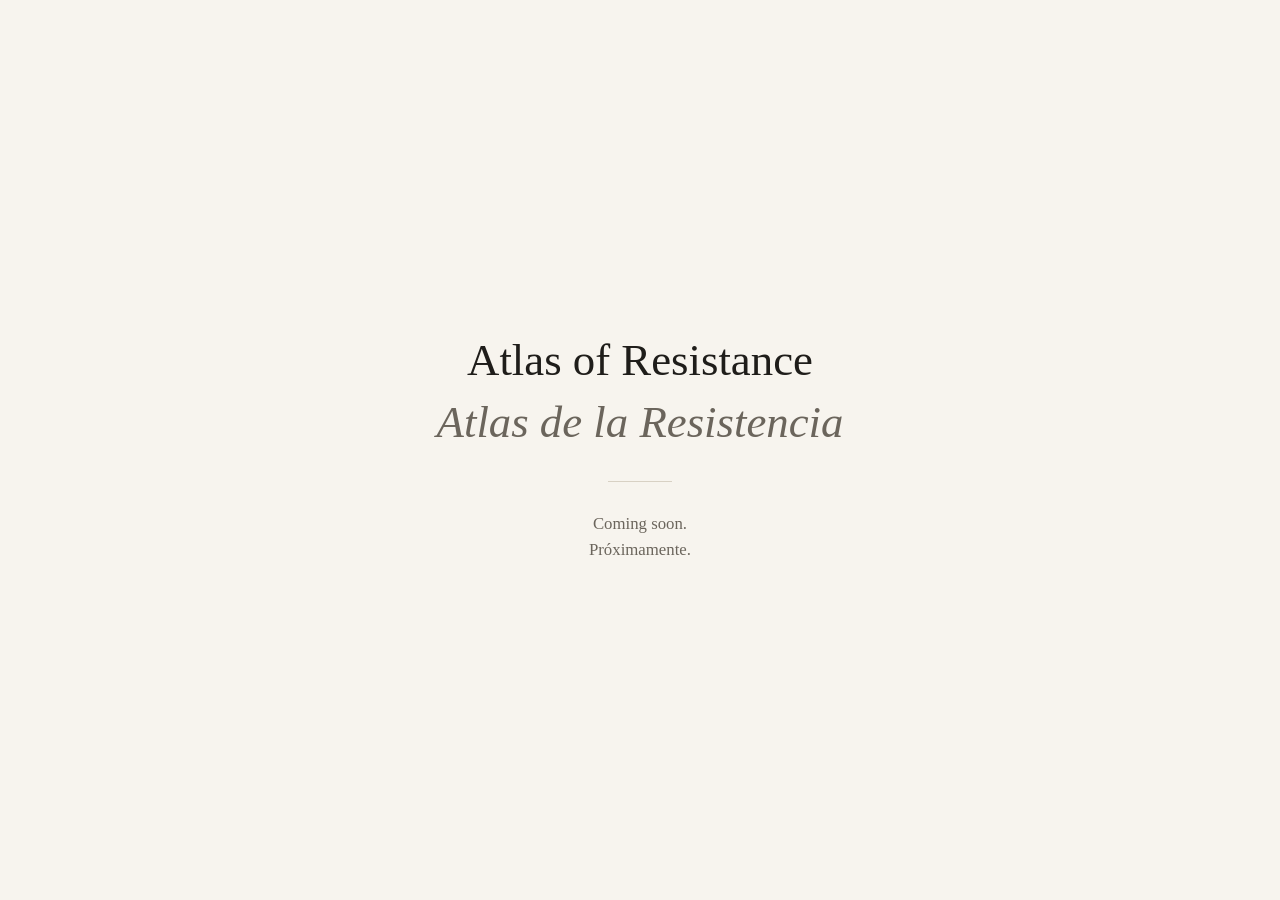
==== index.html @ 6f9bb2f7 "Add files via upload" ====
<!doctype html>
<html lang="en">
<head>
  <meta charset="utf-8">
  <meta name="viewport" content="width=device-width, initial-scale=1">
  <title>Atlas of Resistance · Atlas de la Resistencia</title>
  <meta name="description" content="Atlas of Resistance / Atlas de la Resistencia — coming soon / próximamente.">
  <style>
    :root { --bg: #f7f4ee; --ink: #1f1d1a; --muted: #6b655c; --rule: #d8d1c4; }
    @media (prefers-color-scheme: dark) {
      :root { --bg: #171614; --ink: #f1ede6; --muted: #a39c90; --rule: #3a3631; }
    }
    * { box-sizing: border-box; }
    body {
      margin: 0; min-height: 100vh; display: grid; place-items: center;
      background: var(--bg); color: var(--ink);
      font-family: Georgia, "Times New Roman", serif; padding: 24px;
    }
    main { max-width: 640px; text-align: center; }
    h1 { font-weight: normal; font-size: clamp(1.8rem, 5vw, 2.8rem); margin: 0 0 .25em; line-height: 1.15; }
    h1 + h1 { font-style: italic; color: var(--muted); }
    hr { width: 64px; border: 0; border-top: 1px solid var(--rule); margin: 2rem auto; }
    p { color: var(--muted); font-size: 1.05rem; margin: .35em 0; }
  </style>
</head>
<body>
  <main>
    <h1>Atlas of Resistance</h1>
    <h1 lang="es">Atlas de la Resistencia</h1>
    <hr>
    <p>Coming soon.</p>
    <p lang="es">Próximamente.</p>
  </main>
</body>
</html>
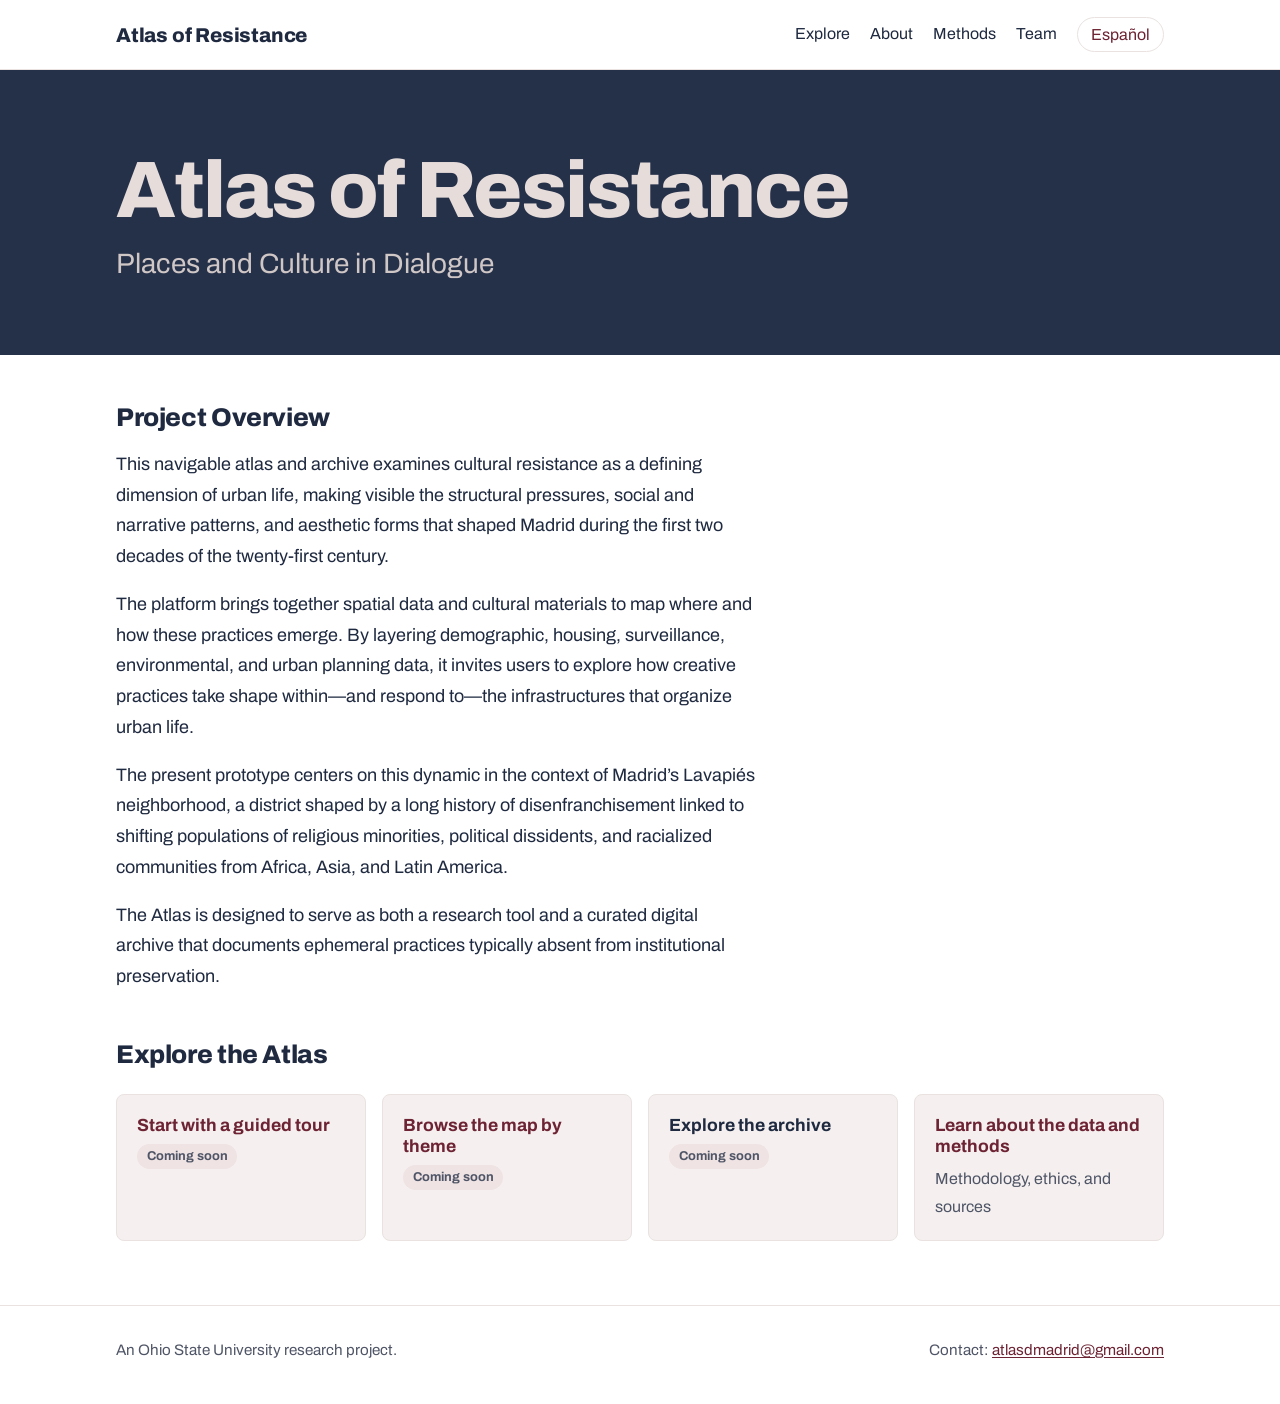
==== commit af94d50c: "Launch first version of site" ====
--- a/index.html
+++ b/index.html
@@ -3,33 +3,59 @@
 <head>
   <meta charset="utf-8">
   <meta name="viewport" content="width=device-width, initial-scale=1">
-  <title>Atlas of Resistance · Atlas de la Resistencia</title>
-  <meta name="description" content="Atlas of Resistance / Atlas de la Resistencia — coming soon / próximamente.">
-  <style>
-    :root { --bg: #f7f4ee; --ink: #1f1d1a; --muted: #6b655c; --rule: #d8d1c4; }
-    @media (prefers-color-scheme: dark) {
-      :root { --bg: #171614; --ink: #f1ede6; --muted: #a39c90; --rule: #3a3631; }
-    }
-    * { box-sizing: border-box; }
-    body {
-      margin: 0; min-height: 100vh; display: grid; place-items: center;
-      background: var(--bg); color: var(--ink);
-      font-family: Georgia, "Times New Roman", serif; padding: 24px;
-    }
-    main { max-width: 640px; text-align: center; }
-    h1 { font-weight: normal; font-size: clamp(1.8rem, 5vw, 2.8rem); margin: 0 0 .25em; line-height: 1.15; }
-    h1 + h1 { font-style: italic; color: var(--muted); }
-    hr { width: 64px; border: 0; border-top: 1px solid var(--rule); margin: 2rem auto; }
-    p { color: var(--muted); font-size: 1.05rem; margin: .35em 0; }
-  </style>
+  <title>Atlas of Resistance</title>
+  <meta name="description" content="An interactive digital platform for exploring cultural resistance and urban change in Madrid.">
+  <link rel="alternate" hreflang="en" href="https://atlasofresistance.com/">
+  <link rel="alternate" hreflang="es" href="https://atlasofresistance.com/es/">
+  <link rel="preconnect" href="https://fonts.googleapis.com">
+  <link rel="preconnect" href="https://fonts.gstatic.com" crossorigin>
+  <link rel="stylesheet" href="https://fonts.googleapis.com/css2?family=Archivo:ital,wght@0,400;0,700;0,800;1,400&display=swap">
+  <link rel="stylesheet" href="/assets/style.css">
 </head>
 <body>
-  <main>
-    <h1>Atlas of Resistance</h1>
-    <h1 lang="es">Atlas de la Resistencia</h1>
-    <hr>
-    <p>Coming soon.</p>
-    <p lang="es">Próximamente.</p>
+  <a class="skip" href="#main">Skip to content</a>
+  <header class="site-header">
+    <div class="wrap">
+      <a class="brand" href="/" aria-label="Atlas of Resistance, home">Atlas of Resistance</a>
+      <nav class="nav" aria-label="Main">
+        <a href="/explore/">Explore</a>
+        <a href="/about/">About</a>
+        <a href="/methods/">Methods</a>
+        <a href="/team/">Team</a>
+        <a class="lang" href="/es/" hreflang="es" lang="es">Español</a>
+      </nav>
+    </div>
+  </header>
+  <main id="main">
+    <div class="wrap">
+
+      <section class="hero">
+        <h1>Atlas of Resistance</h1>
+        <p class="subtitle">Places and Culture in Dialogue</p>
+      </section>
+      <section class="prose" aria-labelledby="overview">
+        <h2 id="overview">Project Overview</h2>
+        <p>This navigable atlas and archive examines cultural resistance as a defining dimension of urban life, making visible the structural pressures, social and narrative patterns, and aesthetic forms that shaped Madrid during the first two decades of the twenty-first century.</p>
+        <p>The platform brings together spatial data and cultural materials to map where and how these practices emerge. By layering demographic, housing, surveillance, environmental, and urban planning data, it invites users to explore how creative practices take shape within—and respond to—the infrastructures that organize urban life.</p>
+        <p>The present prototype centers on this dynamic in the context of Madrid’s Lavapiés neighborhood, a district shaped by a long history of disenfranchisement linked to shifting populations of religious minorities, political dissidents, and racialized communities from Africa, Asia, and Latin America.</p>
+        <p>The Atlas is designed to serve as both a research tool and a curated digital archive that documents ephemeral practices typically absent from institutional preservation.</p>
+      </section>
+      <section aria-labelledby="explore">
+        <h2 id="explore">Explore the Atlas</h2>
+        <ul class="cards">
+          <li><a class="card" href="/explore/#tours"><h3>Start with a guided tour</h3><span class="tag">Coming soon</span></a></li>
+          <li><a class="card" href="/explore/"><h3>Browse the map by theme</h3><span class="tag">Coming soon</span></a></li>
+          <li><div class="card"><h3>Explore the archive</h3><span class="tag">Coming soon</span></div></li>
+          <li><a class="card" href="/methods/"><h3>Learn about the data and methods</h3><p>Methodology, ethics, and sources</p></a></li>
+        </ul>
+      </section>
+    </div>
   </main>
+  <footer class="site-footer">
+    <div class="wrap">
+      <p>An Ohio State University research project.</p>
+      <p>Contact: <a href="mailto:atlasdmadrid@gmail.com">atlasdmadrid@gmail.com</a></p>
+    </div>
+  </footer>
 </body>
 </html>
--- a/assets/style.css
+++ b/assets/style.css
@@ -0,0 +1,137 @@
+/* Atlas of Resistance · Atlas de la Resistencia */
+:root {
+  --bg: #ffffff;
+  --surface: #f5f0ef;     /* faint warm tint for cards */
+  --surface-hover: #eee6e4;
+  --text: #1f2a40;        /* navy */
+  --muted: #4f5566;
+  --line: #e9e2e0;
+  --accent: #6d2333;      /* burgundy: links, card titles */
+  --accent-soft: #efe3e4; /* burgundy tint for tags */
+  --serif: "Archivo", "Helvetica Neue", Arial, sans-serif;         /* body */
+  --display: "Archivo", "Helvetica Neue", Arial, sans-serif;       /* headings and interface */
+  --block: #253049;       /* full-width color block: muted navy */
+  --on-block: #ffffff;
+  --measure: 40rem;
+}
+
+* { box-sizing: border-box; }
+
+html { -webkit-text-size-adjust: 100%; }
+
+body {
+  margin: 0;
+  background: var(--bg);
+  color: var(--text);
+  font-family: var(--serif);
+  font-size: 1.125rem;
+  font-weight: 400;
+  line-height: 1.7;
+}
+
+a { color: var(--accent); text-underline-offset: 0.15em; }
+a:hover { text-decoration-thickness: 2px; }
+a:focus-visible, button:focus-visible { outline: 3px solid var(--accent); outline-offset: 3px; border-radius: 2px; }
+
+.skip { position: absolute; left: -999px; top: 0; background: var(--text); color: #fff; padding: .5rem 1rem; z-index: 10; }
+.skip:focus { left: 1rem; }
+
+.wrap { max-width: 68rem; margin: 0 auto; padding: 0 1.25rem; }
+
+/* Header */
+.site-header { border-bottom: 1px solid var(--line); background: var(--bg); }
+.site-header .wrap {
+  display: flex; flex-wrap: wrap; align-items: center; justify-content: space-between;
+  gap: .75rem 1.5rem; padding-top: 1rem; padding-bottom: 1rem;
+}
+.brand { font-family: var(--display); font-weight: 800; letter-spacing: -0.01em; font-size: 1.25rem; color: var(--text); text-decoration: none; line-height: 1.2; }
+.brand span { display: block; font-family: var(--display); font-weight: 400; font-size: .85rem; color: var(--muted); letter-spacing: .02em; }
+.nav { font-family: var(--display); font-weight: 400; display: flex; flex-wrap: wrap; align-items: center; gap: .25rem 1.25rem; font-size: 1rem; }
+.nav a { color: var(--text); text-decoration: none; padding: .25rem 0; border-bottom: 2px solid transparent; }
+.nav a:hover { border-bottom-color: var(--line); }
+.nav a[aria-current="page"] { border-bottom-color: var(--accent); }
+.nav .lang { color: var(--accent); border: 1px solid var(--line); border-radius: 999px; padding: .2rem .8rem; }
+.nav .lang:hover { border-color: var(--accent); }
+
+/* Main */
+main { padding: 3rem 0 4rem; }
+.prose { max-width: var(--measure); }
+h1, h2, h3 { font-family: var(--display); font-weight: 800; letter-spacing: -0.015em; line-height: 1.2; color: var(--text); }
+h1 { font-size: clamp(2rem, 4.5vw, 2.75rem); margin: 0 0 1rem; letter-spacing: -.01em; }
+h2 { font-size: 1.6rem; margin: 3rem 0 1rem; }
+h3 { font-size: 1.2rem; margin: 2rem 0 .5rem; }
+p { margin: 0 0 1.1rem; }
+.lede { font-size: 1.3rem; color: var(--muted); max-width: var(--measure); margin-bottom: 0; }
+.eyebrow { font-family: var(--display); font-size: .85rem; letter-spacing: .06em; text-transform: uppercase; color: var(--muted); font-weight: 700; margin-bottom: .5rem; }
+
+/* Hero */
+.hero {
+  background: var(--block); color: var(--on-block);
+  border-image: conic-gradient(var(--block) 0 0) fill 0 / / 0 100vmax;  /* full-bleed band */
+  margin: -3rem 0 1rem; padding: 4.5rem 0 4rem;
+}
+.hero h1 { color: var(--on-block); margin: 0; }
+.hero .eyebrow { color: var(--on-block); opacity: .85; }
+
+/* Cards */
+.cards { display: grid; grid-template-columns: repeat(auto-fit, minmax(14rem, 1fr)); gap: 1rem; margin: 1.5rem 0 0; padding: 0; list-style: none; }
+.cards > li { display: flex; }
+.card {
+  flex: 1;
+  background: var(--surface); border: 1px solid var(--line); border-radius: 8px;
+  padding: 1.25rem; display: flex; flex-direction: column; gap: .5rem;
+}
+.card h3 { margin: 0; font-size: 1.1rem; font-weight: 700; letter-spacing: 0; }
+.card p { margin: 0; color: var(--muted); font-size: 1rem; }
+a.card { text-decoration: none; color: inherit; transition: border-color .15s ease; }
+a.card:hover { border-color: var(--accent); background: var(--surface-hover); }
+a.card h3 { color: var(--accent); }
+.tag { font-family: var(--display); align-self: flex-start; font-size: .8rem; font-weight: 700; color: var(--muted); background: var(--accent-soft); border-radius: 999px; padding: .1rem .6rem; }
+
+/* Tours */
+.tours { list-style: none; padding: 0; margin: 1.5rem 0 0; display: grid; gap: 1rem; max-width: 48rem; }
+.tours li { background: var(--surface); border: 1px solid var(--line); border-left: 4px solid var(--accent); border-radius: 6px; padding: 1.1rem 1.25rem; }
+.tours h3 { margin: 0 0 .35rem; }
+.tours p { margin: 0; color: var(--muted); }
+.notice { background: var(--accent-soft); border-radius: 8px; padding: 1rem 1.25rem; max-width: 48rem; }
+.notice p { margin: 0; }
+
+/* Lists */
+ol.steps { padding-left: 1.4rem; }
+ol.steps li { margin-bottom: .4rem; }
+
+/* Team */
+.team-group { margin-top: 2.5rem; }
+.team-group > h2 { margin-top: 0; }
+.people { list-style: none; padding: 0; margin: 0; display: grid; grid-template-columns: repeat(auto-fit, minmax(17rem, 1fr)); gap: 1rem 2rem; }
+.people li { border-top: 1px solid var(--line); padding-top: .75rem; }
+.people strong { display: block; font-family: var(--display); font-weight: 700; }
+.people span { display: block; color: var(--muted); font-size: 1rem; line-height: 1.5; }
+.subhead { font-family: var(--display); font-size: .85rem; letter-spacing: .06em; text-transform: uppercase; color: var(--muted); font-weight: 700; margin: 1.75rem 0 .75rem; }
+
+/* Footer */
+.site-footer { font-family: var(--display); border-top: 1px solid var(--line); padding: 2rem 0 2.5rem; color: var(--muted); font-size: .95rem; }
+.site-footer .wrap { display: flex; flex-wrap: wrap; justify-content: space-between; gap: 1rem; }
+.site-footer p { margin: 0; }
+
+@media (max-width: 40rem) {
+  body { font-size: 1.0625rem; }
+  main { padding: 2rem 0 3rem; }
+  .hero { margin-top: -2rem; padding: 3rem 0 2.75rem; }
+  .lede { font-size: 1.15rem; }
+  h2 { font-size: 1.4rem; margin-top: 2.25rem; }
+}
+
+@media (prefers-reduced-motion: reduce) { * { transition: none !important; } }
+
+/* Homepage title: larger, poster-like */
+.hero { padding: 5rem 0 4.5rem; }
+.hero h1 { font-size: clamp(2.6rem, 7.5vw, 5rem); line-height: 1.02; letter-spacing: -0.025em; max-width: 10.2em; text-wrap: balance; }
+@media (max-width: 40rem) { .hero { padding: 3.25rem 0 3rem; } }
+
+/* Softer, warm off-white title on the dark bar */
+.hero h1 { color: #e6dcda; }
+
+/* Homepage: project name as the title, tagline as the subtitle */
+.hero h1 { max-width: none; }
+.hero .subtitle { margin: .9rem 0 0; font-family: var(--display); font-size: clamp(1.25rem, 2.6vw, 1.75rem); font-weight: 400; line-height: 1.3; color: #cfc6c6; }
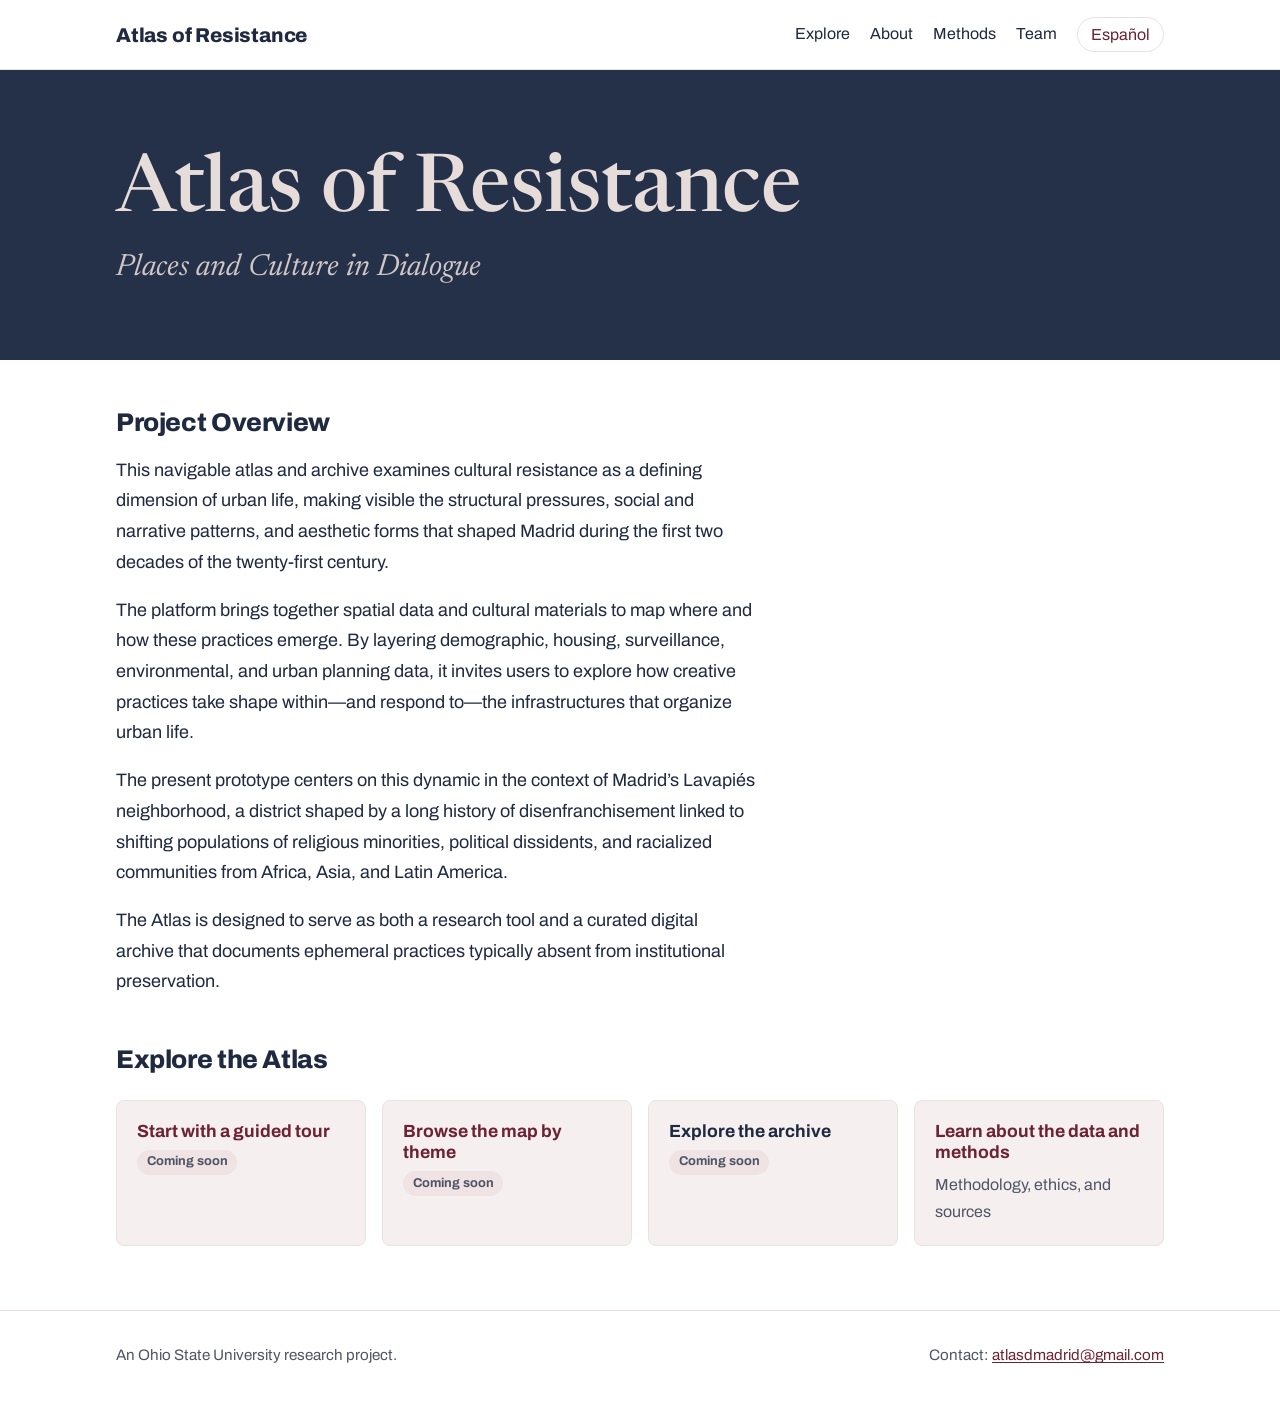
==== commit d49e2051: "Set homepage title in Newsreader serifSet homepage title in Newsreader serif" ====
--- a/index.html
+++ b/index.html
@@ -9,7 +9,7 @@
   <link rel="alternate" hreflang="es" href="https://atlasofresistance.com/es/">
   <link rel="preconnect" href="https://fonts.googleapis.com">
   <link rel="preconnect" href="https://fonts.gstatic.com" crossorigin>
-  <link rel="stylesheet" href="https://fonts.googleapis.com/css2?family=Archivo:ital,wght@0,400;0,700;0,800;1,400&display=swap">
+  <link rel="stylesheet" href="https://fonts.googleapis.com/css2?family=Archivo:ital,wght@0,400;0,700;0,800;1,400&family=Newsreader:ital,wght@0,500;1,400&display=swap">
   <link rel="stylesheet" href="/assets/style.css">
 </head>
 <body>
--- a/assets/style.css
+++ b/assets/style.css
@@ -135,3 +135,7 @@
 /* Homepage: project name as the title, tagline as the subtitle */
 .hero h1 { max-width: none; }
 .hero .subtitle { margin: .9rem 0 0; font-family: var(--display); font-size: clamp(1.25rem, 2.6vw, 1.75rem); font-weight: 400; line-height: 1.3; color: #cfc6c6; }
+
+/* Homepage title in an academic serif (Newsreader), subtitle in its italic */
+.hero h1 { font-family: "Newsreader", Georgia, "Times New Roman", serif; font-weight: 500; letter-spacing: -0.005em; line-height: 1.05; }
+.hero .subtitle { font-family: "Newsreader", Georgia, "Times New Roman", serif; font-style: italic; font-weight: 400; font-size: clamp(1.4rem, 2.8vw, 1.9rem); }
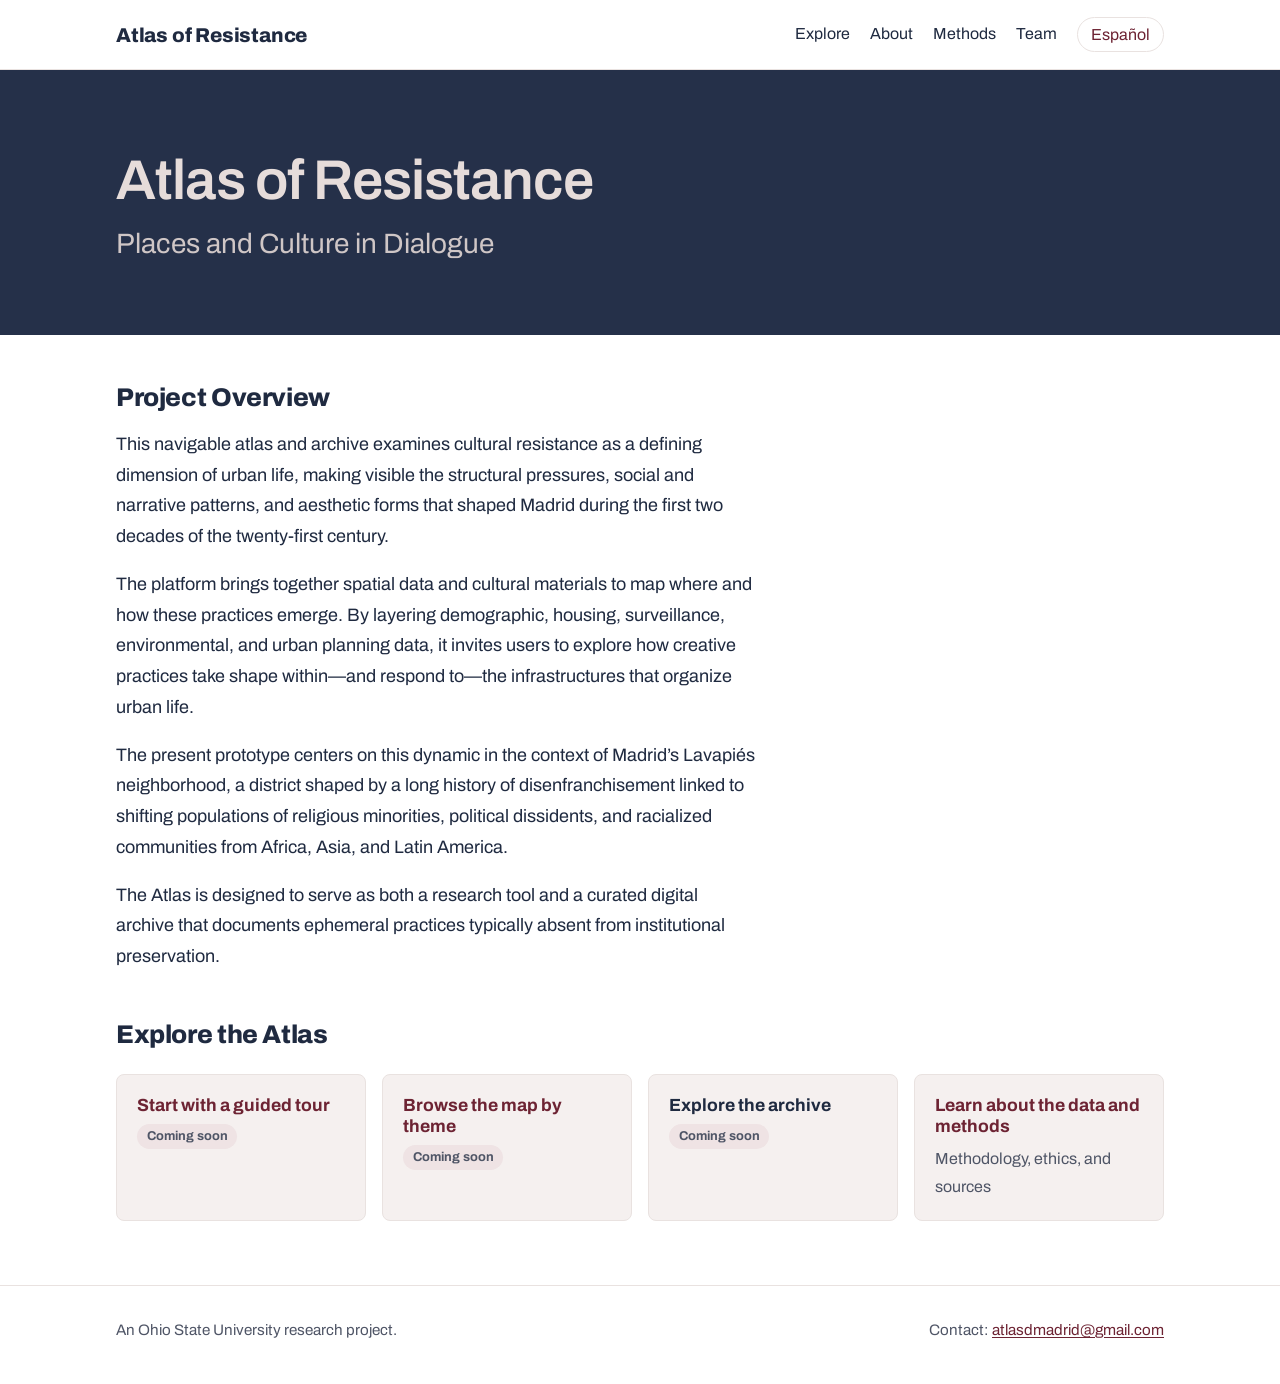
==== commit da949e73: "Return homepage title to Archivo, lighter and smallerReturn homepage title to Archivo, lighter and s" ====
--- a/index.html
+++ b/index.html
@@ -9,7 +9,7 @@
   <link rel="alternate" hreflang="es" href="https://atlasofresistance.com/es/">
   <link rel="preconnect" href="https://fonts.googleapis.com">
   <link rel="preconnect" href="https://fonts.gstatic.com" crossorigin>
-  <link rel="stylesheet" href="https://fonts.googleapis.com/css2?family=Archivo:ital,wght@0,400;0,700;0,800;1,400&family=Newsreader:ital,wght@0,500;1,400&display=swap">
+  <link rel="stylesheet" href="https://fonts.googleapis.com/css2?family=Archivo:ital,wght@0,400;0,600;0,700;0,800;1,400&display=swap">
   <link rel="stylesheet" href="/assets/style.css">
 </head>
 <body>
--- a/assets/style.css
+++ b/assets/style.css
@@ -136,6 +136,5 @@
 .hero h1 { max-width: none; }
 .hero .subtitle { margin: .9rem 0 0; font-family: var(--display); font-size: clamp(1.25rem, 2.6vw, 1.75rem); font-weight: 400; line-height: 1.3; color: #cfc6c6; }
 
-/* Homepage title in an academic serif (Newsreader), subtitle in its italic */
-.hero h1 { font-family: "Newsreader", Georgia, "Times New Roman", serif; font-weight: 500; letter-spacing: -0.005em; line-height: 1.05; }
-.hero .subtitle { font-family: "Newsreader", Georgia, "Times New Roman", serif; font-style: italic; font-weight: 400; font-size: clamp(1.4rem, 2.8vw, 1.9rem); }
+/* Homepage title: Archivo, lighter and smaller */
+.hero h1 { font-weight: 600; font-size: clamp(2.2rem, 5vw, 3.5rem); letter-spacing: -0.015em; line-height: 1.1; }
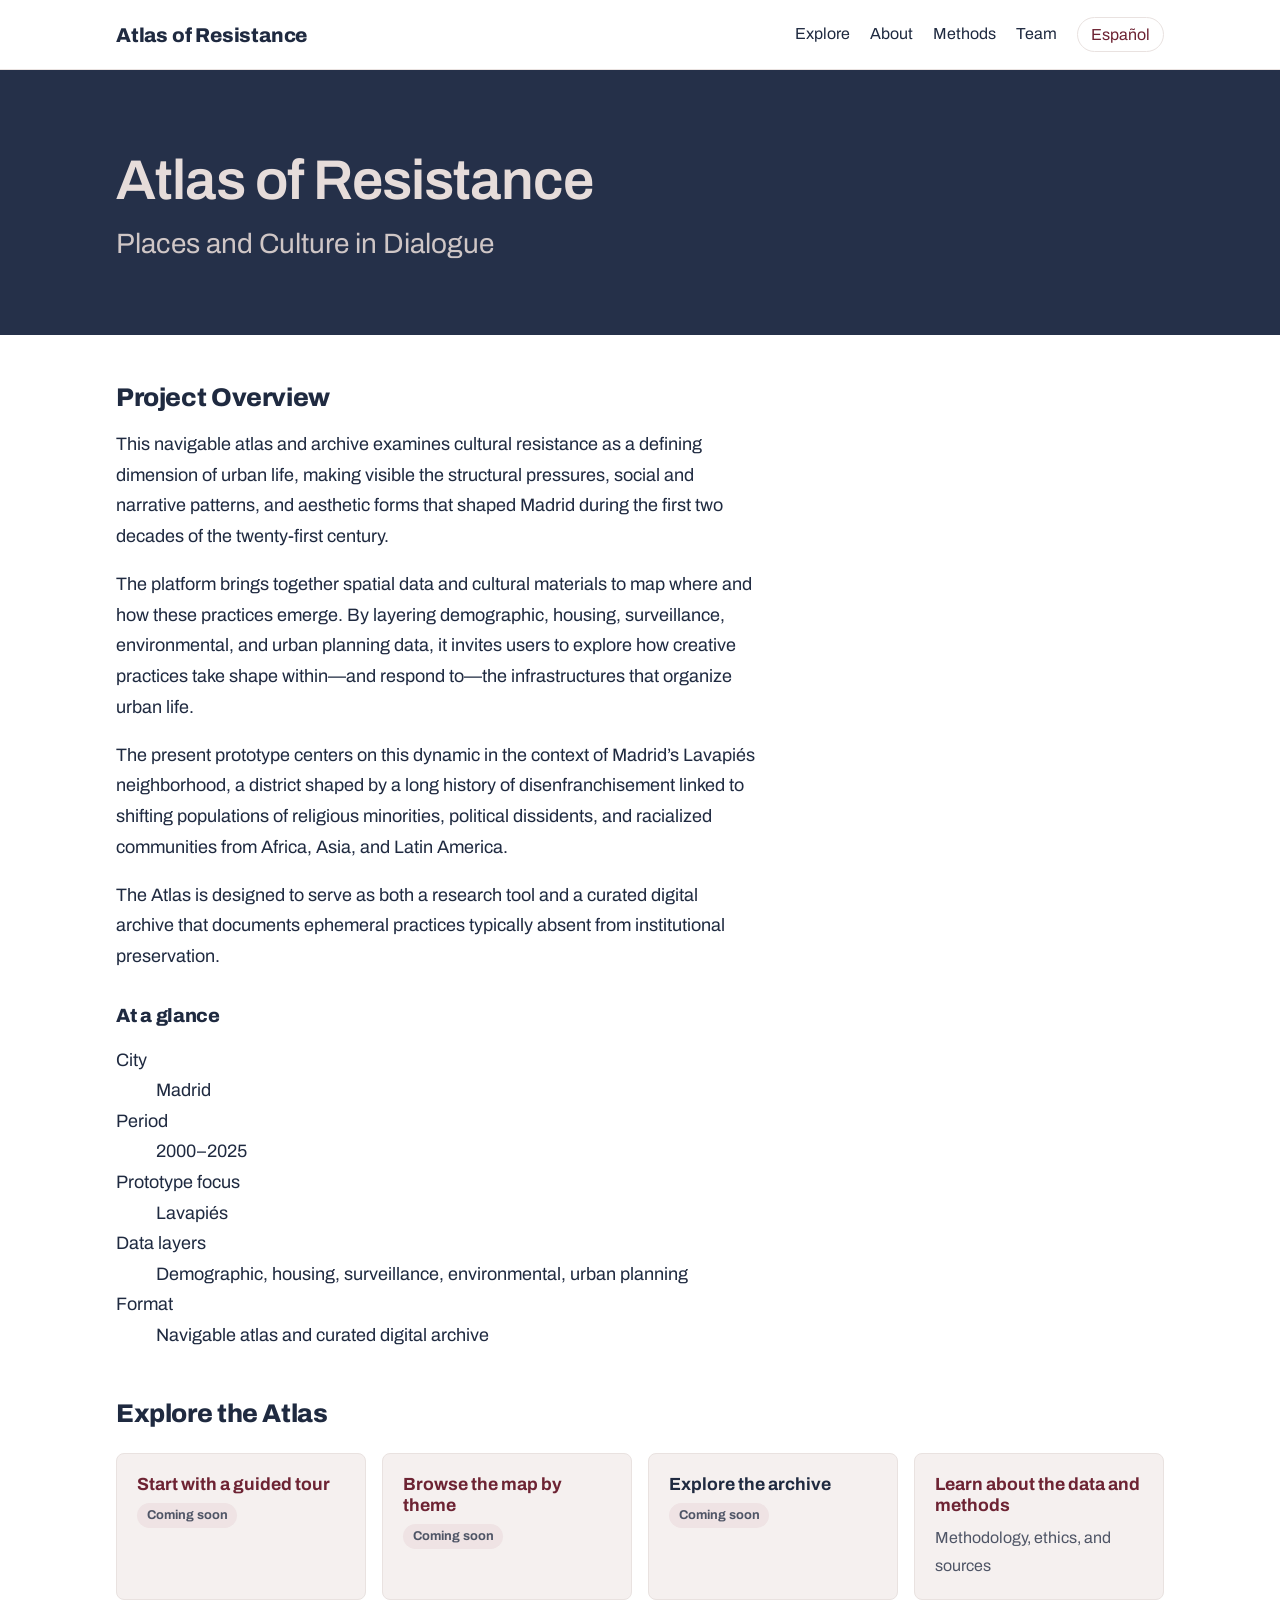
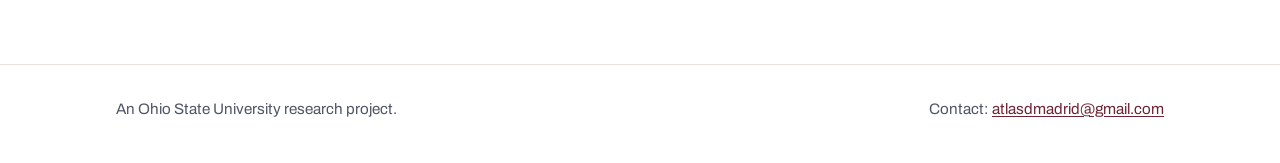
==== commit a0f34220: "Add 'At a glance' side panel to overview (EN)" ====
--- a/index.html
+++ b/index.html
@@ -33,6 +33,7 @@
         <h1>Atlas of Resistance</h1>
         <p class="subtitle">Places and Culture in Dialogue</p>
       </section>
+      <div class="overview-grid">
       <section class="prose" aria-labelledby="overview">
         <h2 id="overview">Project Overview</h2>
         <p>This navigable atlas and archive examines cultural resistance as a defining dimension of urban life, making visible the structural pressures, social and narrative patterns, and aesthetic forms that shaped Madrid during the first two decades of the twenty-first century.</p>
@@ -40,6 +41,17 @@
         <p>The present prototype centers on this dynamic in the context of Madrid’s Lavapiés neighborhood, a district shaped by a long history of disenfranchisement linked to shifting populations of religious minorities, political dissidents, and racialized communities from Africa, Asia, and Latin America.</p>
         <p>The Atlas is designed to serve as both a research tool and a curated digital archive that documents ephemeral practices typically absent from institutional preservation.</p>
       </section>
+      <aside class="at-a-glance" aria-label="At a glance">
+        <h3>At a glance</h3>
+        <dl>
+          <dt>City</dt><dd>Madrid</dd>
+          <dt>Period</dt><dd>2000–2025</dd>
+          <dt>Prototype focus</dt><dd>Lavapiés</dd>
+          <dt>Data layers</dt><dd>Demographic, housing, surveillance, environmental, urban planning</dd>
+          <dt>Format</dt><dd>Navigable atlas and curated digital archive</dd>
+        </dl>
+      </aside>
+      </div>
       <section aria-labelledby="explore">
         <h2 id="explore">Explore the Atlas</h2>
         <ul class="cards">
